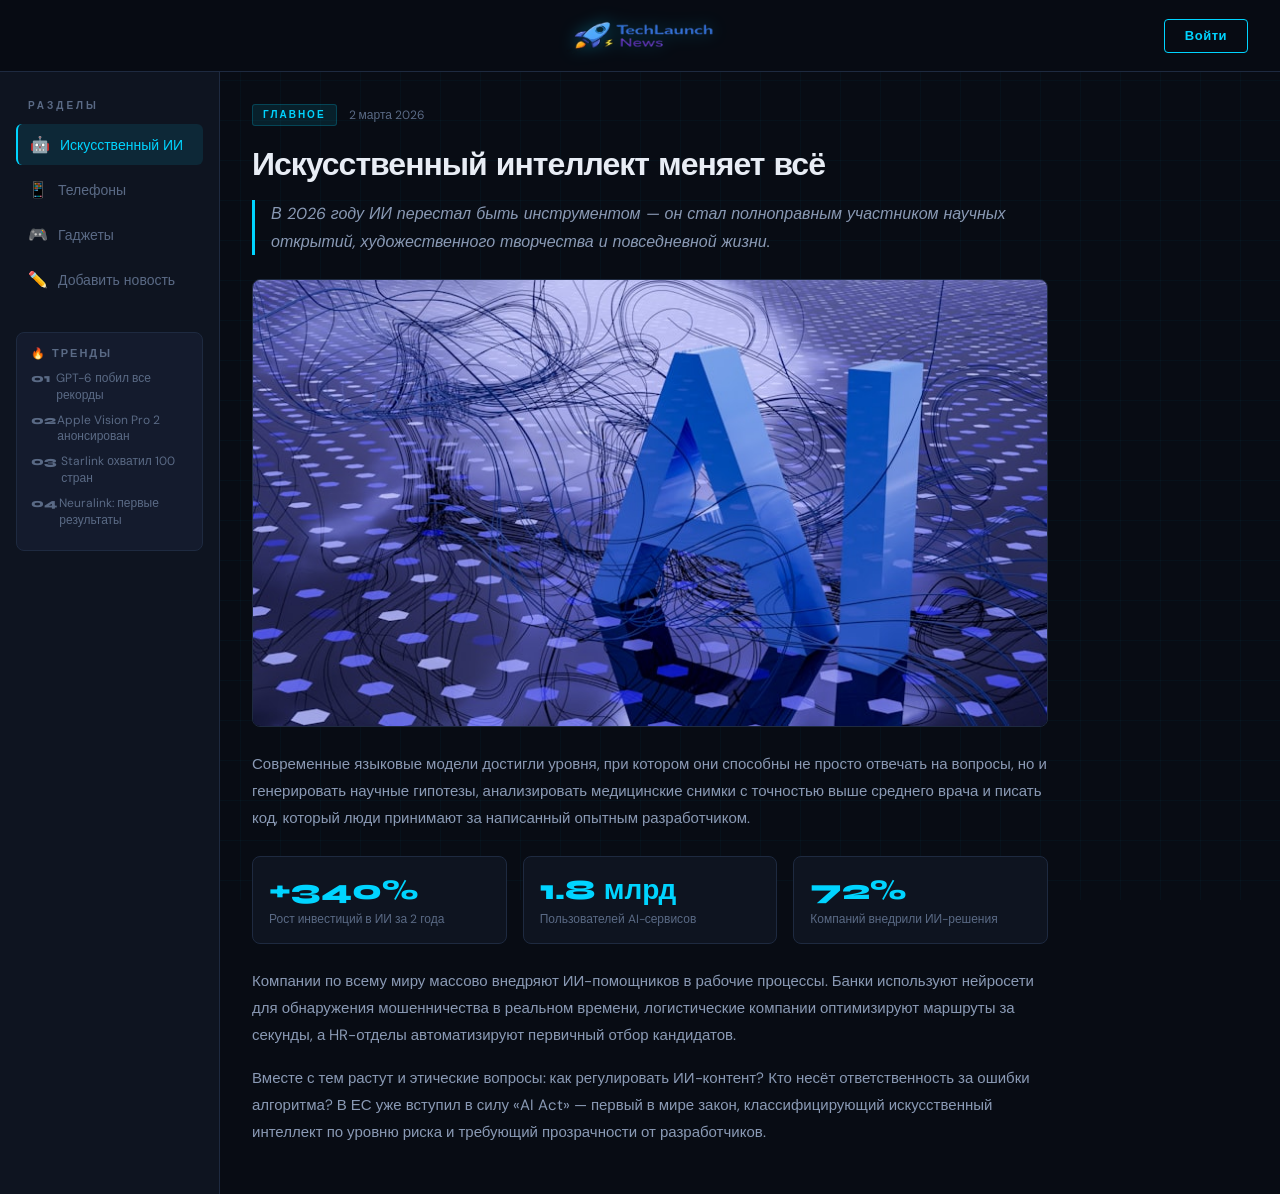
==== index.html @ 61f654ae "Add files via upload" ====
<!DOCTYPE html>
<html lang="ru">
<head>
    <meta charset="UTF-8">
    <meta name="viewport" content="width=device-width, initial-scale=1.0">
    <title>TechLaunch News</title>
    <link href="https://fonts.googleapis.com/css2?family=Syne:wght@400;600;700;800&family=DM+Sans:ital,wght@0,300;0,400;0,500;1,300&display=swap" rel="stylesheet">
    <link rel="stylesheet" href="style.css">
</head>
<body>

<header>
    <div></div>
    <div class="logo">
        <img src="res/лого.png"></div>
    <div class="header-right">
        <span id="userGreeting"></span>
        <button class="btn-login" id="btnLogin" onclick="openLogin()">Войти</button>
        <button class="btn-logout" id="btnLogout" onclick="logout()">Выйти</button>
    </div>
</header>

<div class="container">

    <aside class="sidebar">
        <div class="sidebar-label">Разделы</div>
        <nav>
            <button onclick="showSection('ai')" id="nav-ai" class="active">
                <span class="sidebar-icon">🤖</span> Искусственный ИИ
            </button>
            <button onclick="showSection('phones')" id="nav-phones">
                <span class="sidebar-icon">📱</span> Телефоны
            </button>
            <button onclick="showSection('gadgets')" id="nav-gadgets">
                <span class="sidebar-icon">🎮</span> Гаджеты
            </button>
            <button onclick="showSection('add')" id="nav-add">
                <span class="sidebar-icon">✏️</span> Добавить новость
            </button>
        </nav>

        <div class="trending-block">
            <h4>🔥 Тренды</h4>
            <div class="trending-item">
                <span class="trending-num">01</span>
                <span>GPT-6 побил все рекорды</span>
            </div>
            <div class="trending-item">
                <span class="trending-num">02</span>
                <span>Apple Vision Pro 2 анонсирован</span>
            </div>
            <div class="trending-item">
                <span class="trending-num">03</span>
                <span>Starlink охватил 100 стран</span>
            </div>
            <div class="trending-item">
                <span class="trending-num">04</span>
                <span>Neuralink: первые результаты</span>
            </div>
        </div>
    </aside>

    <main>

        <!-- ИИ -->
        <section id="ai" class="content active">
            <div class="article-meta">
                <span class="tag">Главное</span>
                <span class="article-date">2 марта 2026</span>
            </div>
            <h2>Искусственный интеллект меняет всё</h2>
            <p class="lead">В 2026 году ИИ перестал быть инструментом — он стал полноправным участником научных открытий, художественного творчества и повседневной жизни.</p>
            <img src="res/AI.jpg" alt="Искусственный интеллект">

            <p>Современные языковые модели достигли уровня, при котором они способны не просто отвечать на вопросы, но и генерировать научные гипотезы, анализировать медицинские снимки с точностью выше среднего врача и писать код, который люди принимают за написанный опытным разработчиком.</p>

            <div class="stats-row">
                <div class="stat-card">
                    <div class="num">+340%</div>
                    <div class="desc">Рост инвестиций в ИИ за 2 года</div>
                </div>
                <div class="stat-card">
                    <div class="num">1.8 млрд</div>
                    <div class="desc">Пользователей AI-сервисов</div>
                </div>
                <div class="stat-card">
                    <div class="num">72%</div>
                    <div class="desc">Компаний внедрили ИИ-решения</div>
                </div>
            </div>

            <p>Компании по всему миру массово внедряют ИИ-помощников в рабочие процессы. Банки используют нейросети для обнаружения мошенничества в реальном времени, логистические компании оптимизируют маршруты за секунды, а HR-отделы автоматизируют первичный отбор кандидатов.</p>

            <p>Вместе с тем растут и этические вопросы: как регулировать ИИ-контент? Кто несёт ответственность за ошибки алгоритма? В ЕС уже вступил в силу «AI Act» — первый в мире закон, классифицирующий искусственный интеллект по уровню риска и требующий прозрачности от разработчиков.</p>
        </section>

        <!-- Телефоны -->
        <section id="phones" class="content">
            <div class="article-meta">
                <span class="tag purple">Гаджеты</span>
                <span class="article-date">28 февраля 2026</span>
            </div>
            <h2>Смартфоны 2026: новая эра</h2>
            <p class="lead">Гибкие дисплеи, спутниковая связь и встроенный ИИ-процессор — флагманы этого года переосмысляют, каким должен быть телефон.</p>
            <img src="res/Смартфон.jpg" alt="Смартфоны 2026">

            <p>Samsung Galaxy Z Fold 7 и Huawei Mate X5 задали новый стандарт: экраны, способные складываться втрое, батареи на 7000 мАч с беспроводной зарядкой 120 Вт и камеры с оптическим зумом до 200x. Но главная революция — в программном обеспечении.</p>

            <div class="stats-row">
                <div class="stat-card">
                    <div class="num">200x</div>
                    <div class="desc">Оптический зум новых камер</div>
                </div>
                <div class="stat-card">
                    <div class="num">3 нм</div>
                    <div class="desc">Техпроцесс флагманских чипов</div>
                </div>
                <div class="stat-card">
                    <div class="num">7 дней</div>
                    <div class="desc">Автономность при экономном режиме</div>
                </div>
            </div>

            <p>Встроенные нейронные процессоры теперь позволяют запускать языковые модели прямо на устройстве без интернета. Переводчик в реальном времени, генерация текста, распознавание лиц — всё работает локально, без передачи данных на сервер.</p>

            <p>Apple ответила на это анонсом iPhone 18 Pro с революционным чипом M4 Mobile. Впервые в истории смартфон Apple получил 16 ГБ оперативной памяти и поддержку профессионального видеомонтажа в формате 8K прямо на устройстве.</p>
        </section>

        <!-- Гаджеты -->
        <section id="gadgets" class="content">
            <div class="article-meta">
                <span class="tag green">Технологии</span>
                <span class="article-date">25 февраля 2026</span>
            </div>
            <h2>Гаджеты, которые изменят вашу жизнь</h2>
            <p class="lead">Умные кольца, нейроинтерфейсы и AR-очки — устройства, которые ещё недавно казались фантастикой, теперь можно купить в магазине.</p>
            <img src="res/ring.jpg">
            <p>Samsung Galaxy Ring 2 собирает данные о здоровье круглосуточно: пульс, температура тела, уровень кислорода, качество сна и даже стресс по вариабельности сердечного ритма. Всё это анализирует ИИ и даёт персональные рекомендации прямо в приложении.</p>

            <div class="stats-row">
                <div class="stat-card">
                    <div class="num">30+</div>
                    <div class="desc">Биометрических показателей</div>
                </div>
                <div class="stat-card">
                    <div class="num">$3 490</div>
                    <div class="desc">Цена Apple Vision Pro 2</div>
                </div>
                <div class="stat-card">
                    <div class="num">120 г</div>
                    <div class="desc">Вес новых AR-очков Meta</div>
                </div>
            </div>

            <p>Meta представила Ray-Ban Smart Glasses 3-го поколения — очки весом всего 120 граммов с AR-дисплеем, встроенным ИИ-ассистентом и 12-часовой батареей. Теперь можно получать уведомления, делать фото и видеть подсказки навигации, не доставая телефон.</p>

            <p>Отдельного внимания заслуживают устройства для здоровья. Умные пластыри от Withings отслеживают уровень глюкозы в крови без уколов, а наушники Sony WH-1000XM7 теперь умеют адаптировать звук под акустику помещения в реальном времени.</p>
        </section>

        <!-- Добавить новость -->
        <section id="add" class="content">
            <div class="article-meta">
                <span class="tag">Редакция</span>
            </div>
            <h2>Добавить новость</h2>
            <p class="lead" style="margin-bottom: 28px;">Поделитесь интересной технологической новостью с сообществом. Войдите в аккаунт, чтобы опубликовать материал.</p>

            <div class="form-group">
                <label>Заголовок</label>
                <input type="text" id="title" placeholder="Например: Apple анонсировала новый MacBook...">
            </div>
            <div class="form-group">
                <label>Текст новости</label>
                <textarea id="text" placeholder="Подробное описание новости..."></textarea>
            </div>

            <button class="btn-publish" onclick="addPost()">Опубликовать</button>
            <span class="locked-hint" id="lockedHint">🔒 Требуется вход</span>

            <div id="userPosts"></div>
        </section>

    </main>
</div>

<!-- Модальное окно входа -->
<div id="loginModal" class="modal">
    <div class="modal-content">
        <button class="close-btn" onclick="closeLogin()">✕</button>
        <h2>Вход в аккаунт</h2>
        <p class="modal-sub">Введите любое имя и пароль для демонстрации</p>

        <div class="form-group">
            <label>Имя пользователя</label>
            <input type="text" id="username" placeholder="Ваше имя">
        </div>
        <div class="form-group">
            <label>Пароль</label>
            <input type="password" id="password" placeholder="••••••••" onkeydown="if(event.key==='Enter') login()">
        </div>

        <button class="btn-modal-login" onclick="login()">Войти</button>
        <p id="loginMessage"></p>
        <p class="demo-hint">Демо: введите любые данные (мин. 3 символа)</p>
    </div>
</div>

<script src="script.js"></script>

</body>
</html>
---- style.css ----
:root {
            --bg: #080c14;
            --surface: #0e1420;
            --surface2: #141b2d;
            --border: #1e2a40;
            --accent: #00d4ff;
            --accent2: #7c3aed;
            --text: #e8edf5;
            --muted: #5a6a85;
            --danger: #ff4466;
            --success: #00e5a0;
        }

        * { margin: 0; padding: 0; box-sizing: border-box; }

        body {
            font-family: 'DM Sans', sans-serif;
            background: var(--bg);
            color: var(--text);
            min-height: 100vh;
            overflow-x: hidden;
        }

        /* Animated grid background */
        body::before {
            content: '';
            position: fixed;
            inset: 0;
            background-image:
                linear-gradient(rgba(0,212,255,0.03) 1px, transparent 1px),
                linear-gradient(90deg, rgba(0,212,255,0.03) 1px, transparent 1px);
            background-size: 40px 40px;
            pointer-events: none;
            z-index: 0;
        }

        /* ─── HEADER ─── */
        header {
            display: grid;
            grid-template-columns: 1fr auto 1fr;
            align-items: center;
            padding: 0 32px;
            height: 72px;
            background: rgba(8,12,20,0.95);
            border-bottom: 1px solid var(--border);
            position: sticky;
            top: 0;
            z-index: 100;
            backdrop-filter: blur(12px);
        }

        .logo {
            display: flex;
            align-items: center;
            justify-content: center;
        }

        .logo img {
            /* limit size to avoid distortion and keep original proportions */
            max-height: 64px;
            max-width: 150px;
            width: auto;
            height: auto;
            object-fit: contain;
            filter: drop-shadow(0 0 8px rgba(0,212,255,0.3));
        }

        .header-right {
            display: flex;
            align-items: center;
            gap: 16px;
            justify-content: flex-end;
        }

        #userGreeting {
            font-size: 13px;
            color: var(--accent);
            font-weight: 500;
            display: none;
        }

        .btn-login {
            padding: 8px 20px;
            background: transparent;
            border: 1px solid var(--accent);
            color: var(--accent);
            font-family: 'Syne', sans-serif;
            font-size: 13px;
            font-weight: 600;
            letter-spacing: 0.5px;
            cursor: pointer;
            border-radius: 4px;
            transition: all 0.2s;
        }

        .btn-login:hover {
            background: var(--accent);
            color: var(--bg);
        }

        .btn-logout {
            padding: 8px 16px;
            background: transparent;
            border: 1px solid var(--border);
            color: var(--muted);
            font-family: 'DM Sans', sans-serif;
            font-size: 12px;
            cursor: pointer;
            border-radius: 4px;
            transition: all 0.2s;
            display: none;
        }

        .btn-logout:hover { border-color: var(--danger); color: var(--danger); }

        /* ─── LAYOUT ─── */
        .container {
            display: flex;
            position: relative;
            z-index: 1;
            min-height: calc(100vh - 64px);
        }

        /* ─── SIDEBAR ─── */
        aside.sidebar {
            width: 220px;
            background: var(--surface);
            border-right: 1px solid var(--border);
            padding: 28px 16px;
            flex-shrink: 0;
        }

        .sidebar-label {
            font-family: 'Syne', sans-serif;
            font-size: 10px;
            font-weight: 700;
            letter-spacing: 3px;
            color: var(--muted);
            text-transform: uppercase;
            padding: 0 12px;
            margin-bottom: 12px;
        }

        .sidebar nav {
            display: flex;
            flex-direction: column;
            gap: 4px;
            margin-bottom: 32px;
        }

        .sidebar button {
            width: 100%;
            padding: 10px 12px;
            background: transparent;
            border: none;
            color: var(--muted);
            font-family: 'DM Sans', sans-serif;
            font-size: 14px;
            cursor: pointer;
            border-radius: 6px;
            text-align: left;
            transition: all 0.15s;
            display: flex;
            align-items: center;
            gap: 10px;
        }

        .sidebar button:hover {
            background: var(--surface2);
            color: var(--text);
        }

        .sidebar button.active {
            background: rgba(0,212,255,0.1);
            color: var(--accent);
            border-left: 2px solid var(--accent);
        }

        .sidebar-icon { font-size: 16px; }

        /* Trending block in sidebar */
        .trending-block {
            background: var(--surface2);
            border: 1px solid var(--border);
            border-radius: 8px;
            padding: 14px;
        }

        .trending-block h4 {
            font-family: 'Syne', sans-serif;
            font-size: 11px;
            font-weight: 700;
            letter-spacing: 2px;
            color: var(--muted);
            text-transform: uppercase;
            margin-bottom: 10px;
        }

        .trending-item {
            display: flex;
            gap: 8px;
            align-items: flex-start;
            margin-bottom: 8px;
        }

        .trending-num {
            font-family: 'Syne', sans-serif;
            font-size: 11px;
            font-weight: 800;
            color: var(--accent);
            min-width: 16px;
        }

        .trending-item span {
            font-size: 12px;
            color: var(--muted);
            line-height: 1.4;
        }

        /* ─── MAIN ─── */
        main {
            flex: 1;
            padding: 32px;
            max-width: 860px;
        }

        .content { display: none; animation: fadeIn 0.3s ease; }
        .content.active { display: block; }

        @keyframes fadeIn {
            from { opacity: 0; transform: translateY(8px); }
            to { opacity: 1; transform: translateY(0); }
        }

        /* Article header */
        .article-meta {
            display: flex;
            align-items: center;
            gap: 12px;
            margin-bottom: 20px;
        }

        .tag {
            font-family: 'Syne', sans-serif;
            font-size: 10px;
            font-weight: 700;
            letter-spacing: 2px;
            text-transform: uppercase;
            padding: 4px 10px;
            border-radius: 3px;
            background: rgba(0,212,255,0.1);
            color: var(--accent);
            border: 1px solid rgba(0,212,255,0.2);
        }

        .tag.purple { background: rgba(124,58,237,0.15); color: #a78bfa; border-color: rgba(124,58,237,0.3); }
        .tag.green { background: rgba(0,229,160,0.1); color: var(--success); border-color: rgba(0,229,160,0.2); }

        .article-date { font-size: 12px; color: var(--muted); }

        .content h2 {
            font-family: 'Syne', sans-serif;
            font-size: 32px;
            font-weight: 800;
            letter-spacing: -1px;
            line-height: 1.2;
            margin-bottom: 16px;
            color: var(--text);
        }

        .content .lead {
            font-size: 16px;
            line-height: 1.7;
            color: #8a9ab5;
            margin-bottom: 24px;
            font-style: italic;
            border-left: 3px solid var(--accent);
            padding-left: 16px;
        }

        .content p {
            font-size: 15px;
            line-height: 1.8;
            color: #8a9ab5;
            margin-bottom: 16px;
        }

        .content img {
            width: 100%;
            max-width: 100%;
            border-radius: 8px;
            margin: 16px 0 24px;
            border: 1px solid var(--border);
            display: block;
        }

        /* Stats row */
        .stats-row {
            display: flex;
            gap: 16px;
            margin: 24px 0;
            flex-wrap: wrap;
        }

        .stat-card {
            flex: 1;
            min-width: 120px;
            background: var(--surface);
            border: 1px solid var(--border);
            border-radius: 8px;
            padding: 16px;
        }

        .stat-card .num {
            font-family: 'Syne', sans-serif;
            font-size: 28px;
            font-weight: 800;
            color: var(--accent);
        }

        .stat-card .desc {
            font-size: 12px;
            color: var(--muted);
            margin-top: 4px;
        }

        /* ─── ADD POST FORM ─── */
        #add h2 { margin-bottom: 8px; }

        .form-group { margin-bottom: 16px; }

        .form-group label {
            display: block;
            font-size: 11px;
            font-weight: 600;
            letter-spacing: 2px;
            text-transform: uppercase;
            color: var(--muted);
            margin-bottom: 6px;
        }

        .form-group input,
        .form-group textarea {
            width: 100%;
            padding: 12px 14px;
            background: var(--surface);
            border: 1px solid var(--border);
            border-radius: 6px;
            color: var(--text);
            font-family: 'DM Sans', sans-serif;
            font-size: 14px;
            outline: none;
            transition: border-color 0.2s;
        }

        .form-group input:focus,
        .form-group textarea:focus {
            border-color: var(--accent);
        }

        .form-group textarea { height: 120px; resize: vertical; }

        .btn-publish {
            padding: 12px 28px;
            background: linear-gradient(135deg, var(--accent), var(--accent2));
            border: none;
            border-radius: 6px;
            color: white;
            font-family: 'Syne', sans-serif;
            font-size: 14px;
            font-weight: 700;
            letter-spacing: 0.5px;
            cursor: pointer;
            transition: opacity 0.2s;
        }

        .btn-publish:hover { opacity: 0.85; }

        .locked-hint {
            display: inline-flex;
            align-items: center;
            gap: 6px;
            font-size: 13px;
            color: var(--muted);
            margin-left: 12px;
        }

        #userPosts { margin-top: 32px; }

        .user-post {
            background: var(--surface);
            border: 1px solid var(--border);
            border-radius: 8px;
            padding: 20px;
            margin-bottom: 12px;
            animation: fadeIn 0.3s ease;
        }

        .user-post h3 {
            font-family: 'Syne', sans-serif;
            font-size: 16px;
            font-weight: 700;
            margin-bottom: 8px;
            color: var(--text);
        }

        .user-post p { font-size: 14px; color: var(--muted); }

        .user-post-meta {
            font-size: 11px;
            color: var(--accent);
            margin-top: 8px;
            font-style: italic;
        }

        /* ─── MODAL ─── */
        .modal {
            display: none;
            position: fixed;
            inset: 0;
            background: rgba(0,0,0,0.75);
            z-index: 200;
            backdrop-filter: blur(4px);
            align-items: center;
            justify-content: center;
        }

        .modal.open { display: flex; }

        .modal-content {
            background: var(--surface);
            border: 1px solid var(--border);
            border-radius: 12px;
            padding: 36px;
            width: 360px;
            position: relative;
            animation: modalIn 0.25s ease;
        }

        @keyframes modalIn {
            from { opacity: 0; transform: scale(0.95) translateY(-10px); }
            to { opacity: 1; transform: scale(1) translateY(0); }
        }

        .modal-content h2 {
            font-family: 'Syne', sans-serif;
            font-size: 22px;
            font-weight: 800;
            margin-bottom: 6px;
        }

        .modal-content .modal-sub {
            font-size: 13px;
            color: var(--muted);
            margin-bottom: 24px;
        }

        .modal-content .form-group input {
            background: var(--bg);
        }

        .close-btn {
            position: absolute;
            top: 16px;
            right: 16px;
            background: none;
            border: none;
            color: var(--muted);
            font-size: 20px;
            cursor: pointer;
            line-height: 1;
            transition: color 0.15s;
        }

        .close-btn:hover { color: var(--text); }

        .btn-modal-login {
            width: 100%;
            padding: 13px;
            background: var(--accent);
            border: none;
            border-radius: 6px;
            color: var(--bg);
            font-family: 'Syne', sans-serif;
            font-size: 15px;
            font-weight: 800;
            letter-spacing: 0.5px;
            cursor: pointer;
            transition: opacity 0.2s;
            margin-top: 4px;
        }

        .btn-modal-login:hover { opacity: 0.85; }

        #loginMessage {
            margin-top: 12px;
            font-size: 13px;
            text-align: center;
            min-height: 18px;
        }

        .msg-success { color: var(--success); }
        .msg-error { color: var(--danger); }

        .demo-hint {
            font-size: 11px;
            color: var(--muted);
            text-align: center;
            margin-top: 12px;
        }

        /* ─── MOBILE ─── */
        @media (max-width: 768px) {
            .container { flex-direction: column; }
            aside.sidebar { width: 100%; padding: 12px; border-right: none; border-bottom: 1px solid var(--border); }
            aside.sidebar nav { flex-direction: row; flex-wrap: wrap; gap: 4px; }
            aside.sidebar button { width: auto; flex: 1; min-width: 90px; }
            .trending-block { display: none; }
            main { padding: 20px; }
        }
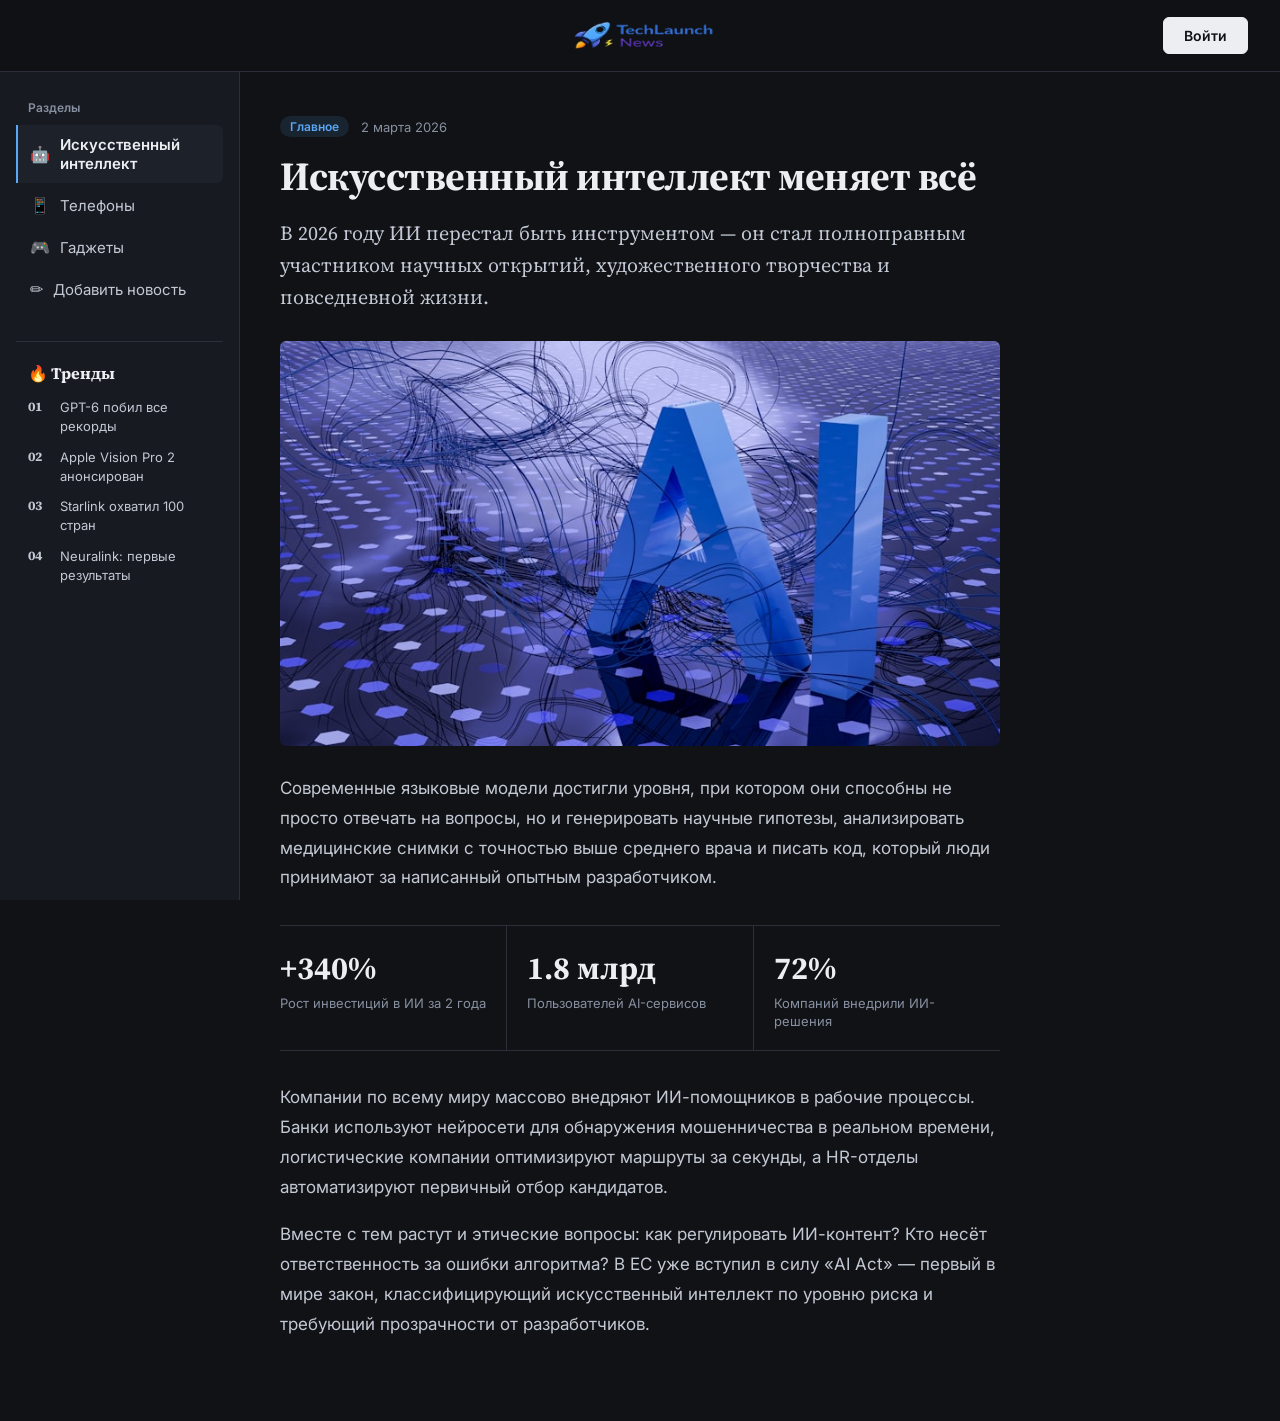
==== commit 1cf97eff: "Обновил стиль главной" ====
--- a/index.html
+++ b/index.html
@@ -1,214 +1,214 @@
-<!DOCTYPE html>
-<html lang="ru">
-<head>
-    <meta charset="UTF-8">
-    <meta name="viewport" content="width=device-width, initial-scale=1.0">
-    <title>TechLaunch News</title>
-    <link href="https://fonts.googleapis.com/css2?family=Syne:wght@400;600;700;800&family=DM+Sans:ital,wght@0,300;0,400;0,500;1,300&display=swap" rel="stylesheet">
-    <link rel="stylesheet" href="style.css">
-</head>
-<body>
-
-<header>
-    <div></div>
-    <div class="logo">
-        <img src="res/лого.png"></div>
-    <div class="header-right">
-        <span id="userGreeting"></span>
-        <button class="btn-login" id="btnLogin" onclick="openLogin()">Войти</button>
-        <button class="btn-logout" id="btnLogout" onclick="logout()">Выйти</button>
-    </div>
-</header>
-
-<div class="container">
-
-    <aside class="sidebar">
-        <div class="sidebar-label">Разделы</div>
-        <nav>
-            <button onclick="showSection('ai')" id="nav-ai" class="active">
-                <span class="sidebar-icon">🤖</span> Искусственный ИИ
-            </button>
-            <button onclick="showSection('phones')" id="nav-phones">
-                <span class="sidebar-icon">📱</span> Телефоны
-            </button>
-            <button onclick="showSection('gadgets')" id="nav-gadgets">
-                <span class="sidebar-icon">🎮</span> Гаджеты
-            </button>
-            <button onclick="showSection('add')" id="nav-add">
-                <span class="sidebar-icon">✏️</span> Добавить новость
-            </button>
-        </nav>
-
-        <div class="trending-block">
-            <h4>🔥 Тренды</h4>
-            <div class="trending-item">
-                <span class="trending-num">01</span>
-                <span>GPT-6 побил все рекорды</span>
-            </div>
-            <div class="trending-item">
-                <span class="trending-num">02</span>
-                <span>Apple Vision Pro 2 анонсирован</span>
-            </div>
-            <div class="trending-item">
-                <span class="trending-num">03</span>
-                <span>Starlink охватил 100 стран</span>
-            </div>
-            <div class="trending-item">
-                <span class="trending-num">04</span>
-                <span>Neuralink: первые результаты</span>
-            </div>
-        </div>
-    </aside>
-
-    <main>
-
-        <!-- ИИ -->
-        <section id="ai" class="content active">
-            <div class="article-meta">
-                <span class="tag">Главное</span>
-                <span class="article-date">2 марта 2026</span>
-            </div>
-            <h2>Искусственный интеллект меняет всё</h2>
-            <p class="lead">В 2026 году ИИ перестал быть инструментом — он стал полноправным участником научных открытий, художественного творчества и повседневной жизни.</p>
-            <img src="res/AI.jpg" alt="Искусственный интеллект">
-
-            <p>Современные языковые модели достигли уровня, при котором они способны не просто отвечать на вопросы, но и генерировать научные гипотезы, анализировать медицинские снимки с точностью выше среднего врача и писать код, который люди принимают за написанный опытным разработчиком.</p>
-
-            <div class="stats-row">
-                <div class="stat-card">
-                    <div class="num">+340%</div>
-                    <div class="desc">Рост инвестиций в ИИ за 2 года</div>
-                </div>
-                <div class="stat-card">
-                    <div class="num">1.8 млрд</div>
-                    <div class="desc">Пользователей AI-сервисов</div>
-                </div>
-                <div class="stat-card">
-                    <div class="num">72%</div>
-                    <div class="desc">Компаний внедрили ИИ-решения</div>
-                </div>
-            </div>
-
-            <p>Компании по всему миру массово внедряют ИИ-помощников в рабочие процессы. Банки используют нейросети для обнаружения мошенничества в реальном времени, логистические компании оптимизируют маршруты за секунды, а HR-отделы автоматизируют первичный отбор кандидатов.</p>
-
-            <p>Вместе с тем растут и этические вопросы: как регулировать ИИ-контент? Кто несёт ответственность за ошибки алгоритма? В ЕС уже вступил в силу «AI Act» — первый в мире закон, классифицирующий искусственный интеллект по уровню риска и требующий прозрачности от разработчиков.</p>
-        </section>
-
-        <!-- Телефоны -->
-        <section id="phones" class="content">
-            <div class="article-meta">
-                <span class="tag purple">Гаджеты</span>
-                <span class="article-date">28 февраля 2026</span>
-            </div>
-            <h2>Смартфоны 2026: новая эра</h2>
-            <p class="lead">Гибкие дисплеи, спутниковая связь и встроенный ИИ-процессор — флагманы этого года переосмысляют, каким должен быть телефон.</p>
-            <img src="res/Смартфон.jpg" alt="Смартфоны 2026">
-
-            <p>Samsung Galaxy Z Fold 7 и Huawei Mate X5 задали новый стандарт: экраны, способные складываться втрое, батареи на 7000 мАч с беспроводной зарядкой 120 Вт и камеры с оптическим зумом до 200x. Но главная революция — в программном обеспечении.</p>
-
-            <div class="stats-row">
-                <div class="stat-card">
-                    <div class="num">200x</div>
-                    <div class="desc">Оптический зум новых камер</div>
-                </div>
-                <div class="stat-card">
-                    <div class="num">3 нм</div>
-                    <div class="desc">Техпроцесс флагманских чипов</div>
-                </div>
-                <div class="stat-card">
-                    <div class="num">7 дней</div>
-                    <div class="desc">Автономность при экономном режиме</div>
-                </div>
-            </div>
-
-            <p>Встроенные нейронные процессоры теперь позволяют запускать языковые модели прямо на устройстве без интернета. Переводчик в реальном времени, генерация текста, распознавание лиц — всё работает локально, без передачи данных на сервер.</p>
-
-            <p>Apple ответила на это анонсом iPhone 18 Pro с революционным чипом M4 Mobile. Впервые в истории смартфон Apple получил 16 ГБ оперативной памяти и поддержку профессионального видеомонтажа в формате 8K прямо на устройстве.</p>
-        </section>
-
-        <!-- Гаджеты -->
-        <section id="gadgets" class="content">
-            <div class="article-meta">
-                <span class="tag green">Технологии</span>
-                <span class="article-date">25 февраля 2026</span>
-            </div>
-            <h2>Гаджеты, которые изменят вашу жизнь</h2>
-            <p class="lead">Умные кольца, нейроинтерфейсы и AR-очки — устройства, которые ещё недавно казались фантастикой, теперь можно купить в магазине.</p>
-            <img src="res/ring.jpg">
-            <p>Samsung Galaxy Ring 2 собирает данные о здоровье круглосуточно: пульс, температура тела, уровень кислорода, качество сна и даже стресс по вариабельности сердечного ритма. Всё это анализирует ИИ и даёт персональные рекомендации прямо в приложении.</p>
-
-            <div class="stats-row">
-                <div class="stat-card">
-                    <div class="num">30+</div>
-                    <div class="desc">Биометрических показателей</div>
-                </div>
-                <div class="stat-card">
-                    <div class="num">$3 490</div>
-                    <div class="desc">Цена Apple Vision Pro 2</div>
-                </div>
-                <div class="stat-card">
-                    <div class="num">120 г</div>
-                    <div class="desc">Вес новых AR-очков Meta</div>
-                </div>
-            </div>
-
-            <p>Meta представила Ray-Ban Smart Glasses 3-го поколения — очки весом всего 120 граммов с AR-дисплеем, встроенным ИИ-ассистентом и 12-часовой батареей. Теперь можно получать уведомления, делать фото и видеть подсказки навигации, не доставая телефон.</p>
-
-            <p>Отдельного внимания заслуживают устройства для здоровья. Умные пластыри от Withings отслеживают уровень глюкозы в крови без уколов, а наушники Sony WH-1000XM7 теперь умеют адаптировать звук под акустику помещения в реальном времени.</p>
-        </section>
-
-        <!-- Добавить новость -->
-        <section id="add" class="content">
-            <div class="article-meta">
-                <span class="tag">Редакция</span>
-            </div>
-            <h2>Добавить новость</h2>
-            <p class="lead" style="margin-bottom: 28px;">Поделитесь интересной технологической новостью с сообществом. Войдите в аккаунт, чтобы опубликовать материал.</p>
-
-            <div class="form-group">
-                <label>Заголовок</label>
-                <input type="text" id="title" placeholder="Например: Apple анонсировала новый MacBook...">
-            </div>
-            <div class="form-group">
-                <label>Текст новости</label>
-                <textarea id="text" placeholder="Подробное описание новости..."></textarea>
-            </div>
-
-            <button class="btn-publish" onclick="addPost()">Опубликовать</button>
-            <span class="locked-hint" id="lockedHint">🔒 Требуется вход</span>
-
-            <div id="userPosts"></div>
-        </section>
-
-    </main>
-</div>
-
-<!-- Модальное окно входа -->
-<div id="loginModal" class="modal">
-    <div class="modal-content">
-        <button class="close-btn" onclick="closeLogin()">✕</button>
-        <h2>Вход в аккаунт</h2>
-        <p class="modal-sub">Введите любое имя и пароль для демонстрации</p>
-
-        <div class="form-group">
-            <label>Имя пользователя</label>
-            <input type="text" id="username" placeholder="Ваше имя">
-        </div>
-        <div class="form-group">
-            <label>Пароль</label>
-            <input type="password" id="password" placeholder="••••••••" onkeydown="if(event.key==='Enter') login()">
-        </div>
-
-        <button class="btn-modal-login" onclick="login()">Войти</button>
-        <p id="loginMessage"></p>
-        <p class="demo-hint">Демо: введите любые данные (мин. 3 символа)</p>
-    </div>
-</div>
-
-<script src="script.js"></script>
-
-</body>
-</html>
-
-
-
+<!DOCTYPE html>
+<html lang="ru">
+<head>
+    <meta charset="UTF-8">
+    <meta name="viewport" content="width=device-width, initial-scale=1.0">
+    <title>TechLaunch News</title>
+    <link href="https://fonts.googleapis.com/css2?family=Inter:wght@400;500;600&family=Source+Serif+4:opsz,wght@8..60,600;8..60,700&display=swap&subset=cyrillic" rel="stylesheet">  <!-- ← изменено -->
+    <link rel="stylesheet" href="style.css">
+</head>
+<body>
+
+<header>
+    <div></div>
+    <div class="logo">
+        <img src="res/лого.png" alt="TechLaunch News"></div>  <!-- ← изменено -->
+    <div class="header-right">
+        <span id="userGreeting"></span>
+        <button class="btn-login" id="btnLogin" onclick="openLogin()">Войти</button>
+        <button class="btn-logout" id="btnLogout" onclick="logout()">Выйти</button>
+    </div>
+</header>
+
+<div class="container">
+
+    <aside class="sidebar">
+        <div class="sidebar-label">Разделы</div>
+        <nav>
+            <button onclick="showSection('ai')" id="nav-ai" class="active">
+                <span class="sidebar-icon">🤖</span> Искусственный интеллект  <!-- ← изменено -->
+            </button>
+            <button onclick="showSection('phones')" id="nav-phones">
+                <span class="sidebar-icon">📱</span> Телефоны
+            </button>
+            <button onclick="showSection('gadgets')" id="nav-gadgets">
+                <span class="sidebar-icon">🎮</span> Гаджеты
+            </button>
+            <button onclick="showSection('add')" id="nav-add">
+                <span class="sidebar-icon">✏️</span> Добавить новость
+            </button>
+        </nav>
+
+        <div class="trending-block">
+            <h4>🔥 Тренды</h4>
+            <div class="trending-item">
+                <span class="trending-num">01</span>
+                <span>GPT-6 побил все рекорды</span>
+            </div>
+            <div class="trending-item">
+                <span class="trending-num">02</span>
+                <span>Apple Vision Pro 2 анонсирован</span>
+            </div>
+            <div class="trending-item">
+                <span class="trending-num">03</span>
+                <span>Starlink охватил 100 стран</span>
+            </div>
+            <div class="trending-item">
+                <span class="trending-num">04</span>
+                <span>Neuralink: первые результаты</span>
+            </div>
+        </div>
+    </aside>
+
+    <main>
+
+        <!-- ИИ -->
+        <section id="ai" class="content active">
+            <div class="article-meta">
+                <span class="tag">Главное</span>
+                <span class="article-date">2 марта 2026</span>
+            </div>
+            <h2>Искусственный интеллект меняет всё</h2>
+            <p class="lead">В 2026 году ИИ перестал быть инструментом — он стал полноправным участником научных открытий, художественного творчества и повседневной жизни.</p>
+            <img src="res/AI.jpg" alt="Искусственный интеллект">
+
+            <p>Современные языковые модели достигли уровня, при котором они способны не просто отвечать на вопросы, но и генерировать научные гипотезы, анализировать медицинские снимки с точностью выше среднего врача и писать код, который люди принимают за написанный опытным разработчиком.</p>
+
+            <div class="stats-row">
+                <div class="stat-card">
+                    <div class="num">+340%</div>
+                    <div class="desc">Рост инвестиций в ИИ за 2 года</div>
+                </div>
+                <div class="stat-card">
+                    <div class="num">1.8 млрд</div>
+                    <div class="desc">Пользователей AI-сервисов</div>
+                </div>
+                <div class="stat-card">
+                    <div class="num">72%</div>
+                    <div class="desc">Компаний внедрили ИИ-решения</div>
+                </div>
+            </div>
+
+            <p>Компании по всему миру массово внедряют ИИ-помощников в рабочие процессы. Банки используют нейросети для обнаружения мошенничества в реальном времени, логистические компании оптимизируют маршруты за секунды, а HR-отделы автоматизируют первичный отбор кандидатов.</p>
+
+            <p>Вместе с тем растут и этические вопросы: как регулировать ИИ-контент? Кто несёт ответственность за ошибки алгоритма? В ЕС уже вступил в силу «AI Act» — первый в мире закон, классифицирующий искусственный интеллект по уровню риска и требующий прозрачности от разработчиков.</p>
+        </section>
+
+        <!-- Телефоны -->
+        <section id="phones" class="content">
+            <div class="article-meta">
+                <span class="tag purple">Гаджеты</span>
+                <span class="article-date">28 февраля 2026</span>
+            </div>
+            <h2>Смартфоны 2026: новая эра</h2>
+            <p class="lead">Гибкие дисплеи, спутниковая связь и встроенный ИИ-процессор — флагманы этого года переосмысляют, каким должен быть телефон.</p>
+            <img src="res/Смартфон.jpg" alt="Смартфоны 2026">
+
+            <p>Samsung Galaxy Z Fold 7 и Huawei Mate X5 задали новый стандарт: экраны, способные складываться втрое, батареи на 7000 мАч с беспроводной зарядкой 120 Вт и камеры с оптическим зумом до 200x. Но главная революция — в программном обеспечении.</p>
+
+            <div class="stats-row">
+                <div class="stat-card">
+                    <div class="num">200x</div>
+                    <div class="desc">Оптический зум новых камер</div>
+                </div>
+                <div class="stat-card">
+                    <div class="num">3 нм</div>
+                    <div class="desc">Техпроцесс флагманских чипов</div>
+                </div>
+                <div class="stat-card">
+                    <div class="num">7 дней</div>
+                    <div class="desc">Автономность при экономном режиме</div>
+                </div>
+            </div>
+
+            <p>Встроенные нейронные процессоры теперь позволяют запускать языковые модели прямо на устройстве без интернета. Переводчик в реальном времени, генерация текста, распознавание лиц — всё работает локально, без передачи данных на сервер.</p>
+
+            <p>Apple ответила на это анонсом iPhone 18 Pro с революционным чипом M4 Mobile. Впервые в истории смартфон Apple получил 16 ГБ оперативной памяти и поддержку профессионального видеомонтажа в формате 8K прямо на устройстве.</p>
+        </section>
+
+        <!-- Гаджеты -->
+        <section id="gadgets" class="content">
+            <div class="article-meta">
+                <span class="tag green">Технологии</span>
+                <span class="article-date">25 февраля 2026</span>
+            </div>
+            <h2>Гаджеты, которые изменят вашу жизнь</h2>
+            <p class="lead">Умные кольца, нейроинтерфейсы и AR-очки — устройства, которые ещё недавно казались фантастикой, теперь можно купить в магазине.</p>
+            <img src="res/ring.jpg" alt="Умное кольцо">  <!-- ← изменено -->
+            <p>Samsung Galaxy Ring 2 собирает данные о здоровье круглосуточно: пульс, температура тела, уровень кислорода, качество сна и даже стресс по вариабельности сердечного ритма. Всё это анализирует ИИ и даёт персональные рекомендации прямо в приложении.</p>
+
+            <div class="stats-row">
+                <div class="stat-card">
+                    <div class="num">30+</div>
+                    <div class="desc">Биометрических показателей</div>
+                </div>
+                <div class="stat-card">
+                    <div class="num">$3 490</div>
+                    <div class="desc">Цена Apple Vision Pro 2</div>
+                </div>
+                <div class="stat-card">
+                    <div class="num">120 г</div>
+                    <div class="desc">Вес новых AR-очков Meta</div>
+                </div>
+            </div>
+
+            <p>Meta представила Ray-Ban Smart Glasses 3-го поколения — очки весом всего 120 граммов с AR-дисплеем, встроенным ИИ-ассистентом и 12-часовой батареей. Теперь можно получать уведомления, делать фото и видеть подсказки навигации, не доставая телефон.</p>
+
+            <p>Отдельного внимания заслуживают устройства для здоровья. Умные пластыри от Withings отслеживают уровень глюкозы в крови без уколов, а наушники Sony WH-1000XM7 теперь умеют адаптировать звук под акустику помещения в реальном времени.</p>
+        </section>
+
+        <!-- Добавить новость -->
+        <section id="add" class="content">
+            <div class="article-meta">
+                <span class="tag">Редакция</span>
+            </div>
+            <h2>Добавить новость</h2>
+            <p class="lead" style="margin-bottom: 28px;">Поделитесь интересной технологической новостью с сообществом. Войдите в аккаунт, чтобы опубликовать материал.</p>
+
+            <div class="form-group">
+                <label>Заголовок</label>
+                <input type="text" id="title" placeholder="Например: Apple анонсировала новый MacBook...">
+            </div>
+            <div class="form-group">
+                <label>Текст новости</label>
+                <textarea id="text" placeholder="Подробное описание новости..."></textarea>
+            </div>
+
+            <button class="btn-publish" onclick="addPost()">Опубликовать</button>
+            <span class="locked-hint" id="lockedHint">🔒 Требуется вход</span>
+
+            <div id="userPosts"></div>
+        </section>
+
+    </main>
+</div>
+
+<!-- Модальное окно входа -->
+<div id="loginModal" class="modal">
+    <div class="modal-content">
+        <button class="close-btn" onclick="closeLogin()">✕</button>
+        <h2>Вход в аккаунт</h2>
+        <p class="modal-sub">Введите любое имя и пароль для демонстрации</p>
+
+        <div class="form-group">
+            <label>Имя пользователя</label>
+            <input type="text" id="username" placeholder="Ваше имя">
+        </div>
+        <div class="form-group">
+            <label>Пароль</label>
+            <input type="password" id="password" placeholder="••••••••" onkeydown="if(event.key==='Enter') login()">
+        </div>
+
+        <button class="btn-modal-login" onclick="login()">Войти</button>
+        <p id="loginMessage"></p>
+        <p class="demo-hint">Демо: введите любые данные (мин. 3 символа)</p>
+    </div>
+</div>
+
+<script src="script.js"></script>
+
+</body>
+</html>
+
+
+
--- a/style.css
+++ b/style.css
@@ -1,520 +1,511 @@
- :root {
-            --bg: #080c14;
-            --surface: #0e1420;
-            --surface2: #141b2d;
-            --border: #1e2a40;
-            --accent: #00d4ff;
-            --accent2: #7c3aed;
-            --text: #e8edf5;
-            --muted: #5a6a85;
-            --danger: #ff4466;
-            --success: #00e5a0;
-        }
-
-        * { margin: 0; padding: 0; box-sizing: border-box; }
-
-        body {
-            font-family: 'DM Sans', sans-serif;
-            background: var(--bg);
-            color: var(--text);
-            min-height: 100vh;
-            overflow-x: hidden;
-        }
-
-        /* Animated grid background */
-        body::before {
-            content: '';
-            position: fixed;
-            inset: 0;
-            background-image:
-                linear-gradient(rgba(0,212,255,0.03) 1px, transparent 1px),
-                linear-gradient(90deg, rgba(0,212,255,0.03) 1px, transparent 1px);
-            background-size: 40px 40px;
-            pointer-events: none;
-            z-index: 0;
-        }
-
-        /* ─── HEADER ─── */
-        header {
-            display: grid;
-            grid-template-columns: 1fr auto 1fr;
-            align-items: center;
-            padding: 0 32px;
-            height: 72px;
-            background: rgba(8,12,20,0.95);
-            border-bottom: 1px solid var(--border);
-            position: sticky;
-            top: 0;
-            z-index: 100;
-            backdrop-filter: blur(12px);
-        }
-
-        .logo {
-            display: flex;
-            align-items: center;
-            justify-content: center;
-        }
-
-        .logo img {
-            /* limit size to avoid distortion and keep original proportions */
-            max-height: 64px;
-            max-width: 150px;
-            width: auto;
-            height: auto;
-            object-fit: contain;
-            filter: drop-shadow(0 0 8px rgba(0,212,255,0.3));
-        }
-
-        .header-right {
-            display: flex;
-            align-items: center;
-            gap: 16px;
-            justify-content: flex-end;
-        }
-
-        #userGreeting {
-            font-size: 13px;
-            color: var(--accent);
-            font-weight: 500;
-            display: none;
-        }
-
-        .btn-login {
-            padding: 8px 20px;
-            background: transparent;
-            border: 1px solid var(--accent);
-            color: var(--accent);
-            font-family: 'Syne', sans-serif;
-            font-size: 13px;
-            font-weight: 600;
-            letter-spacing: 0.5px;
-            cursor: pointer;
-            border-radius: 4px;
-            transition: all 0.2s;
-        }
-
-        .btn-login:hover {
-            background: var(--accent);
-            color: var(--bg);
-        }
-
-        .btn-logout {
-            padding: 8px 16px;
-            background: transparent;
-            border: 1px solid var(--border);
-            color: var(--muted);
-            font-family: 'DM Sans', sans-serif;
-            font-size: 12px;
-            cursor: pointer;
-            border-radius: 4px;
-            transition: all 0.2s;
-            display: none;
-        }
-
-        .btn-logout:hover { border-color: var(--danger); color: var(--danger); }
-
-        /* ─── LAYOUT ─── */
-        .container {
-            display: flex;
-            position: relative;
-            z-index: 1;
-            min-height: calc(100vh - 64px);
-        }
-
-        /* ─── SIDEBAR ─── */
-        aside.sidebar {
-            width: 220px;
-            background: var(--surface);
-            border-right: 1px solid var(--border);
-            padding: 28px 16px;
-            flex-shrink: 0;
-        }
-
-        .sidebar-label {
-            font-family: 'Syne', sans-serif;
-            font-size: 10px;
-            font-weight: 700;
-            letter-spacing: 3px;
-            color: var(--muted);
-            text-transform: uppercase;
-            padding: 0 12px;
-            margin-bottom: 12px;
-        }
-
-        .sidebar nav {
-            display: flex;
-            flex-direction: column;
-            gap: 4px;
-            margin-bottom: 32px;
-        }
-
-        .sidebar button {
-            width: 100%;
-            padding: 10px 12px;
-            background: transparent;
-            border: none;
-            color: var(--muted);
-            font-family: 'DM Sans', sans-serif;
-            font-size: 14px;
-            cursor: pointer;
-            border-radius: 6px;
-            text-align: left;
-            transition: all 0.15s;
-            display: flex;
-            align-items: center;
-            gap: 10px;
-        }
-
-        .sidebar button:hover {
-            background: var(--surface2);
-            color: var(--text);
-        }
-
-        .sidebar button.active {
-            background: rgba(0,212,255,0.1);
-            color: var(--accent);
-            border-left: 2px solid var(--accent);
-        }
-
-        .sidebar-icon { font-size: 16px; }
-
-        /* Trending block in sidebar */
-        .trending-block {
-            background: var(--surface2);
-            border: 1px solid var(--border);
-            border-radius: 8px;
-            padding: 14px;
-        }
-
-        .trending-block h4 {
-            font-family: 'Syne', sans-serif;
-            font-size: 11px;
-            font-weight: 700;
-            letter-spacing: 2px;
-            color: var(--muted);
-            text-transform: uppercase;
-            margin-bottom: 10px;
-        }
-
-        .trending-item {
-            display: flex;
-            gap: 8px;
-            align-items: flex-start;
-            margin-bottom: 8px;
-        }
-
-        .trending-num {
-            font-family: 'Syne', sans-serif;
-            font-size: 11px;
-            font-weight: 800;
-            color: var(--accent);
-            min-width: 16px;
-        }
-
-        .trending-item span {
-            font-size: 12px;
-            color: var(--muted);
-            line-height: 1.4;
-        }
-
-        /* ─── MAIN ─── */
-        main {
-            flex: 1;
-            padding: 32px;
-            max-width: 860px;
-        }
-
-        .content { display: none; animation: fadeIn 0.3s ease; }
-        .content.active { display: block; }
-
-        @keyframes fadeIn {
-            from { opacity: 0; transform: translateY(8px); }
-            to { opacity: 1; transform: translateY(0); }
-        }
-
-        /* Article header */
-        .article-meta {
-            display: flex;
-            align-items: center;
-            gap: 12px;
-            margin-bottom: 20px;
-        }
-
-        .tag {
-            font-family: 'Syne', sans-serif;
-            font-size: 10px;
-            font-weight: 700;
-            letter-spacing: 2px;
-            text-transform: uppercase;
-            padding: 4px 10px;
-            border-radius: 3px;
-            background: rgba(0,212,255,0.1);
-            color: var(--accent);
-            border: 1px solid rgba(0,212,255,0.2);
-        }
-
-        .tag.purple { background: rgba(124,58,237,0.15); color: #a78bfa; border-color: rgba(124,58,237,0.3); }
-        .tag.green { background: rgba(0,229,160,0.1); color: var(--success); border-color: rgba(0,229,160,0.2); }
-
-        .article-date { font-size: 12px; color: var(--muted); }
-
-        .content h2 {
-            font-family: 'Syne', sans-serif;
-            font-size: 32px;
-            font-weight: 800;
-            letter-spacing: -1px;
-            line-height: 1.2;
-            margin-bottom: 16px;
-            color: var(--text);
-        }
-
-        .content .lead {
-            font-size: 16px;
-            line-height: 1.7;
-            color: #8a9ab5;
-            margin-bottom: 24px;
-            font-style: italic;
-            border-left: 3px solid var(--accent);
-            padding-left: 16px;
-        }
-
-        .content p {
-            font-size: 15px;
-            line-height: 1.8;
-            color: #8a9ab5;
-            margin-bottom: 16px;
-        }
-
-        .content img {
-            width: 100%;
-            max-width: 100%;
-            border-radius: 8px;
-            margin: 16px 0 24px;
-            border: 1px solid var(--border);
-            display: block;
-        }
-
-        /* Stats row */
-        .stats-row {
-            display: flex;
-            gap: 16px;
-            margin: 24px 0;
-            flex-wrap: wrap;
-        }
-
-        .stat-card {
-            flex: 1;
-            min-width: 120px;
-            background: var(--surface);
-            border: 1px solid var(--border);
-            border-radius: 8px;
-            padding: 16px;
-        }
-
-        .stat-card .num {
-            font-family: 'Syne', sans-serif;
-            font-size: 28px;
-            font-weight: 800;
-            color: var(--accent);
-        }
-
-        .stat-card .desc {
-            font-size: 12px;
-            color: var(--muted);
-            margin-top: 4px;
-        }
-
-        /* ─── ADD POST FORM ─── */
-        #add h2 { margin-bottom: 8px; }
-
-        .form-group { margin-bottom: 16px; }
-
-        .form-group label {
-            display: block;
-            font-size: 11px;
-            font-weight: 600;
-            letter-spacing: 2px;
-            text-transform: uppercase;
-            color: var(--muted);
-            margin-bottom: 6px;
-        }
-
-        .form-group input,
-        .form-group textarea {
-            width: 100%;
-            padding: 12px 14px;
-            background: var(--surface);
-            border: 1px solid var(--border);
-            border-radius: 6px;
-            color: var(--text);
-            font-family: 'DM Sans', sans-serif;
-            font-size: 14px;
-            outline: none;
-            transition: border-color 0.2s;
-        }
-
-        .form-group input:focus,
-        .form-group textarea:focus {
-            border-color: var(--accent);
-        }
-
-        .form-group textarea { height: 120px; resize: vertical; }
-
-        .btn-publish {
-            padding: 12px 28px;
-            background: linear-gradient(135deg, var(--accent), var(--accent2));
-            border: none;
-            border-radius: 6px;
-            color: white;
-            font-family: 'Syne', sans-serif;
-            font-size: 14px;
-            font-weight: 700;
-            letter-spacing: 0.5px;
-            cursor: pointer;
-            transition: opacity 0.2s;
-        }
-
-        .btn-publish:hover { opacity: 0.85; }
-
-        .locked-hint {
-            display: inline-flex;
-            align-items: center;
-            gap: 6px;
-            font-size: 13px;
-            color: var(--muted);
-            margin-left: 12px;
-        }
-
-        #userPosts { margin-top: 32px; }
-
-        .user-post {
-            background: var(--surface);
-            border: 1px solid var(--border);
-            border-radius: 8px;
-            padding: 20px;
-            margin-bottom: 12px;
-            animation: fadeIn 0.3s ease;
-        }
-
-        .user-post h3 {
-            font-family: 'Syne', sans-serif;
-            font-size: 16px;
-            font-weight: 700;
-            margin-bottom: 8px;
-            color: var(--text);
-        }
-
-        .user-post p { font-size: 14px; color: var(--muted); }
-
-        .user-post-meta {
-            font-size: 11px;
-            color: var(--accent);
-            margin-top: 8px;
-            font-style: italic;
-        }
-
-        /* ─── MODAL ─── */
-        .modal {
-            display: none;
-            position: fixed;
-            inset: 0;
-            background: rgba(0,0,0,0.75);
-            z-index: 200;
-            backdrop-filter: blur(4px);
-            align-items: center;
-            justify-content: center;
-        }
-
-        .modal.open { display: flex; }
-
-        .modal-content {
-            background: var(--surface);
-            border: 1px solid var(--border);
-            border-radius: 12px;
-            padding: 36px;
-            width: 360px;
-            position: relative;
-            animation: modalIn 0.25s ease;
-        }
-
-        @keyframes modalIn {
-            from { opacity: 0; transform: scale(0.95) translateY(-10px); }
-            to { opacity: 1; transform: scale(1) translateY(0); }
-        }
-
-        .modal-content h2 {
-            font-family: 'Syne', sans-serif;
-            font-size: 22px;
-            font-weight: 800;
-            margin-bottom: 6px;
-        }
-
-        .modal-content .modal-sub {
-            font-size: 13px;
-            color: var(--muted);
-            margin-bottom: 24px;
-        }
-
-        .modal-content .form-group input {
-            background: var(--bg);
-        }
-
-        .close-btn {
-            position: absolute;
-            top: 16px;
-            right: 16px;
-            background: none;
-            border: none;
-            color: var(--muted);
-            font-size: 20px;
-            cursor: pointer;
-            line-height: 1;
-            transition: color 0.15s;
-        }
-
-        .close-btn:hover { color: var(--text); }
-
-        .btn-modal-login {
-            width: 100%;
-            padding: 13px;
-            background: var(--accent);
-            border: none;
-            border-radius: 6px;
-            color: var(--bg);
-            font-family: 'Syne', sans-serif;
-            font-size: 15px;
-            font-weight: 800;
-            letter-spacing: 0.5px;
-            cursor: pointer;
-            transition: opacity 0.2s;
-            margin-top: 4px;
-        }
-
-        .btn-modal-login:hover { opacity: 0.85; }
-
-        #loginMessage {
-            margin-top: 12px;
-            font-size: 13px;
-            text-align: center;
-            min-height: 18px;
-        }
-
-        .msg-success { color: var(--success); }
-        .msg-error { color: var(--danger); }
-
-        .demo-hint {
-            font-size: 11px;
-            color: var(--muted);
-            text-align: center;
-            margin-top: 12px;
-        }
-
-        /* ─── MOBILE ─── */
-        @media (max-width: 768px) {
-            .container { flex-direction: column; }
-            aside.sidebar { width: 100%; padding: 12px; border-right: none; border-bottom: 1px solid var(--border); }
-            aside.sidebar nav { flex-direction: row; flex-wrap: wrap; gap: 4px; }
-            aside.sidebar button { width: auto; flex: 1; min-width: 90px; }
-            .trending-block { display: none; }
-            main { padding: 20px; }
-        }+ :root {
+            --bg: #101216;  /* ← изменено */
+            --surface: #171a20;  /* ← изменено */
+            --surface2: #1d212a;  /* ← изменено */
+            --border: #2a2f3a;  /* ← изменено */
+            --accent: #5aa7f5;  /* ← изменено */
+            --accent2: #7c3aed;
+            --text: #eceef2;  /* ← изменено */
+            --text-soft: #c3c9d4;  /* ← изменено */
+            --muted: #8790a0;  /* ← изменено */
+            --danger: #ff5c70;  /* ← изменено */
+            --success: #4cc790;  /* ← изменено */
+            --font-head: 'Source Serif 4', Georgia, 'Times New Roman', serif;  /* ← изменено */
+            --font-body: 'Inter', system-ui, -apple-system, 'Segoe UI', sans-serif;  /* ← изменено */
+        }
+
+        * { margin: 0; padding: 0; box-sizing: border-box; }
+
+        body {
+            font-family: var(--font-body);  /* ← изменено */
+            background: var(--bg);
+            color: var(--text);
+            min-height: 100vh;
+            overflow-x: hidden;
+            -webkit-font-smoothing: antialiased;  /* ← изменено */
+        }
+
+        /* ─── HEADER ─── */
+        header {
+            display: grid;
+            grid-template-columns: 1fr auto 1fr;
+            align-items: center;
+            padding: 0 32px;
+            height: 72px;
+            background: rgba(16,18,22,0.92);  /* ← изменено */
+            border-bottom: 1px solid var(--border);
+            position: sticky;
+            top: 0;
+            z-index: 100;
+            backdrop-filter: blur(12px);
+        }
+
+        .logo {
+            display: flex;
+            align-items: center;
+            justify-content: center;
+        }
+
+        .logo img {
+            /* limit size to avoid distortion and keep original proportions */
+            max-height: 64px;
+            max-width: 150px;
+            width: auto;
+            height: auto;
+            object-fit: contain;
+        }
+
+        .header-right {
+            display: flex;
+            align-items: center;
+            gap: 16px;
+            justify-content: flex-end;
+        }
+
+        #userGreeting {
+            font-size: 14px;  /* ← изменено */
+            color: var(--text-soft);  /* ← изменено */
+            font-weight: 500;
+            display: none;
+        }
+
+        .btn-login {
+            padding: 9px 20px;  /* ← изменено */
+            background: var(--text);  /* ← изменено */
+            border: 1px solid var(--text);  /* ← изменено */
+            color: var(--bg);  /* ← изменено */
+            font-family: var(--font-body);  /* ← изменено */
+            font-size: 14px;  /* ← изменено */
+            font-weight: 600;
+            cursor: pointer;
+            border-radius: 6px;  /* ← изменено */
+            transition: background 0.2s, border-color 0.2s;  /* ← изменено */
+        }
+
+        .btn-login:hover {
+            background: var(--accent);
+            border-color: var(--accent);  /* ← изменено */
+        }
+
+        .btn-logout {
+            padding: 8px 16px;
+            background: transparent;
+            border: 1px solid var(--border);
+            color: var(--muted);
+            font-family: var(--font-body);  /* ← изменено */
+            font-size: 13px;  /* ← изменено */
+            cursor: pointer;
+            border-radius: 6px;  /* ← изменено */
+            transition: all 0.2s;
+            display: none;
+        }
+
+        .btn-logout:hover { border-color: var(--danger); color: var(--danger); }
+
+        /* ─── LAYOUT ─── */
+        .container {
+            display: flex;
+            position: relative;
+            z-index: 1;
+            min-height: calc(100vh - 72px);  /* ← изменено */
+        }
+
+        /* ─── SIDEBAR ─── */
+        aside.sidebar {
+            width: 240px;  /* ← изменено */
+            background: var(--surface);
+            border-right: 1px solid var(--border);
+            padding: 28px 16px;
+            flex-shrink: 0;
+            position: sticky;  /* ← изменено */
+            top: 72px;  /* ← изменено */
+            align-self: flex-start;  /* ← изменено */
+            height: calc(100vh - 72px);  /* ← изменено */
+            overflow-y: auto;  /* ← изменено */
+        }
+
+        .sidebar-label {
+            font-family: var(--font-body);  /* ← изменено */
+            font-size: 12px;  /* ← изменено */
+            font-weight: 600;  /* ← изменено */
+            color: var(--muted);
+            padding: 0 12px;
+            margin-bottom: 10px;  /* ← изменено */
+        }
+
+        .sidebar nav {
+            display: flex;
+            flex-direction: column;
+            gap: 2px;  /* ← изменено */
+            margin-bottom: 32px;
+        }
+
+        .sidebar button {
+            width: 100%;
+            padding: 10px 12px;
+            background: transparent;
+            border: none;
+            border-left: 2px solid transparent;  /* ← изменено */
+            color: var(--text-soft);  /* ← изменено */
+            font-family: var(--font-body);  /* ← изменено */
+            font-size: 15px;  /* ← изменено */
+            cursor: pointer;
+            border-radius: 6px;
+            text-align: left;
+            transition: all 0.15s;
+            display: flex;
+            align-items: center;
+            gap: 10px;
+        }
+
+        .sidebar button:hover {
+            background: var(--surface2);
+            color: var(--text);
+        }
+
+        .sidebar button.active {
+            background: var(--surface2);  /* ← изменено */
+            color: var(--text);  /* ← изменено */
+            font-weight: 600;  /* ← изменено */
+            border-left: 2px solid var(--accent);
+            border-radius: 0 6px 6px 0;  /* ← изменено */
+        }
+
+        .sidebar-icon { font-size: 16px; }
+
+        /* Trending block in sidebar */
+        .trending-block {
+            border-top: 1px solid var(--border);  /* ← изменено */
+            padding: 20px 12px 0;  /* ← изменено */
+        }
+
+        .trending-block h4 {
+            font-family: var(--font-head);  /* ← изменено */
+            font-size: 16px;  /* ← изменено */
+            font-weight: 700;
+            color: var(--text);  /* ← изменено */
+            margin-bottom: 14px;  /* ← изменено */
+        }
+
+        .trending-item {
+            display: flex;
+            gap: 10px;  /* ← изменено */
+            align-items: flex-start;
+            margin-bottom: 12px;  /* ← изменено */
+        }
+
+        .trending-num {
+            font-family: var(--font-head);  /* ← изменено */
+            font-size: 15px;  /* ← изменено */
+            font-weight: 700;  /* ← изменено */
+            color: var(--muted);  /* ← изменено */
+            min-width: 22px;  /* ← изменено */
+        }
+
+        .trending-item span {
+            font-size: 13px;  /* ← изменено */
+            color: var(--text-soft);  /* ← изменено */
+            line-height: 1.45;  /* ← изменено */
+        }
+
+        /* ─── MAIN ─── */
+        main {
+            flex: 1;
+            padding: 44px 40px 64px;  /* ← изменено */
+            max-width: 800px;  /* ← изменено */
+        }
+
+        .content { display: none; animation: fadeIn 0.3s ease; }
+        .content.active { display: block; }
+
+        @keyframes fadeIn {
+            from { opacity: 0; transform: translateY(8px); }
+            to { opacity: 1; transform: translateY(0); }
+        }
+
+        /* Article header */
+        .article-meta {
+            display: flex;
+            align-items: center;
+            gap: 12px;
+            margin-bottom: 16px;  /* ← изменено */
+        }
+
+        .tag {
+            font-family: var(--font-body);  /* ← изменено */
+            font-size: 12px;  /* ← изменено */
+            font-weight: 600;  /* ← изменено */
+            padding: 3px 10px;  /* ← изменено */
+            border-radius: 20px;  /* ← изменено */
+            background: rgba(90,167,245,0.12);  /* ← изменено */
+            color: var(--accent);
+        }
+
+        .tag.purple { background: rgba(167,139,250,0.14); color: #b4a0fa; }  /* ← изменено */
+        .tag.green { background: rgba(76,199,144,0.12); color: var(--success); }  /* ← изменено */
+
+        .article-date { font-size: 13px; color: var(--muted); }  /* ← изменено */
+
+        .content h2 {
+            font-family: var(--font-head);  /* ← изменено */
+            font-size: 40px;  /* ← изменено */
+            font-weight: 700;  /* ← изменено */
+            letter-spacing: -0.5px;  /* ← изменено */
+            line-height: 1.15;  /* ← изменено */
+            margin-bottom: 18px;  /* ← изменено */
+            color: var(--text);
+        }
+
+        .content .lead {
+            font-family: var(--font-head);  /* ← изменено */
+            font-size: 20px;  /* ← изменено */
+            line-height: 1.6;  /* ← изменено */
+            color: var(--text-soft);  /* ← изменено */
+            margin-bottom: 28px;  /* ← изменено */
+        }
+
+        .content p {
+            font-size: 17px;  /* ← изменено */
+            line-height: 1.75;  /* ← изменено */
+            color: var(--text-soft);  /* ← изменено */
+            margin-bottom: 18px;  /* ← изменено */
+        }
+
+        .content img {
+            width: 100%;
+            max-width: 100%;
+            border-radius: 6px;  /* ← изменено */
+            margin: 8px 0 28px;  /* ← изменено */
+            display: block;
+        }
+
+        /* Stats row */
+        .stats-row {
+            display: flex;
+            gap: 0;  /* ← изменено */
+            margin: 32px 0;  /* ← изменено */
+            flex-wrap: wrap;
+            border-top: 1px solid var(--border);  /* ← изменено */
+            border-bottom: 1px solid var(--border);  /* ← изменено */
+        }
+
+        .stat-card {
+            flex: 1;
+            min-width: 140px;  /* ← изменено */
+            padding: 20px 20px 20px 0;  /* ← изменено */
+        }
+
+        .stat-card + .stat-card {  /* ← изменено */
+            padding-left: 20px;  /* ← изменено */
+            border-left: 1px solid var(--border);  /* ← изменено */
+        }
+
+        .stat-card .num {
+            font-family: var(--font-head);  /* ← изменено */
+            font-size: 32px;  /* ← изменено */
+            font-weight: 700;  /* ← изменено */
+            color: var(--text);  /* ← изменено */
+        }
+
+        .stat-card .desc {
+            font-size: 13px;  /* ← изменено */
+            line-height: 1.4;  /* ← изменено */
+            color: var(--muted);
+            margin-top: 4px;
+        }
+
+        /* ─── ADD POST FORM ─── */
+        #add h2 { margin-bottom: 8px; }
+
+        .form-group { margin-bottom: 18px; }  /* ← изменено */
+
+        .form-group label {
+            display: block;
+            font-size: 13px;  /* ← изменено */
+            font-weight: 600;
+            color: var(--text-soft);  /* ← изменено */
+            margin-bottom: 6px;
+        }
+
+        .form-group input,
+        .form-group textarea {
+            width: 100%;
+            padding: 12px 14px;
+            background: var(--surface);
+            border: 1px solid var(--border);
+            border-radius: 6px;
+            color: var(--text);
+            font-family: var(--font-body);  /* ← изменено */
+            font-size: 15px;  /* ← изменено */
+            outline: none;
+            transition: border-color 0.2s;
+        }
+
+        .form-group input:focus,
+        .form-group textarea:focus {
+            border-color: var(--accent);
+        }
+
+        .form-group textarea { height: 140px; resize: vertical; }  /* ← изменено */
+
+        .btn-publish {
+            padding: 12px 26px;  /* ← изменено */
+            background: var(--accent);  /* ← изменено */
+            border: none;
+            border-radius: 6px;
+            color: #0b1220;  /* ← изменено */
+            font-family: var(--font-body);  /* ← изменено */
+            font-size: 15px;  /* ← изменено */
+            font-weight: 600;  /* ← изменено */
+            cursor: pointer;
+            transition: opacity 0.2s;
+        }
+
+        .btn-publish:hover { opacity: 0.85; }
+
+        .locked-hint {
+            display: inline-flex;
+            align-items: center;
+            gap: 6px;
+            font-size: 14px;  /* ← изменено */
+            color: var(--muted);
+            margin-left: 12px;
+        }
+
+        #userPosts { margin-top: 32px; }
+
+        .user-post {
+            background: var(--surface);
+            border: 1px solid var(--border);
+            border-radius: 8px;
+            padding: 20px;
+            margin-bottom: 12px;
+            animation: fadeIn 0.3s ease;
+        }
+
+        .user-post h3 {
+            font-family: var(--font-head);  /* ← изменено */
+            font-size: 19px;  /* ← изменено */
+            font-weight: 700;
+            margin-bottom: 8px;
+            color: var(--text);
+        }
+
+        .user-post p { font-size: 15px; color: var(--text-soft); }  /* ← изменено */
+
+        .user-post-meta {
+            font-size: 12px;  /* ← изменено */
+            color: var(--muted);  /* ← изменено */
+            margin-top: 8px;
+        }
+
+        /* ─── MODAL ─── */
+        .modal {
+            display: none;
+            position: fixed;
+            inset: 0;
+            background: rgba(0,0,0,0.7);  /* ← изменено */
+            z-index: 200;
+            backdrop-filter: blur(4px);
+            align-items: center;
+            justify-content: center;
+        }
+
+        .modal.open { display: flex; }
+
+        .modal-content {
+            background: var(--surface);
+            border: 1px solid var(--border);
+            border-radius: 12px;
+            padding: 36px;
+            width: 380px;  /* ← изменено */
+            max-width: calc(100vw - 32px);  /* ← изменено */
+            position: relative;
+            animation: modalIn 0.25s ease;
+        }
+
+        @keyframes modalIn {
+            from { opacity: 0; transform: scale(0.95) translateY(-10px); }
+            to { opacity: 1; transform: scale(1) translateY(0); }
+        }
+
+        .modal-content h2 {
+            font-family: var(--font-head);  /* ← изменено */
+            font-size: 26px;  /* ← изменено */
+            font-weight: 700;  /* ← изменено */
+            margin-bottom: 6px;
+        }
+
+        .modal-content .modal-sub {
+            font-size: 14px;  /* ← изменено */
+            color: var(--muted);
+            margin-bottom: 24px;
+        }
+
+        .modal-content .form-group input {
+            background: var(--bg);
+        }
+
+        .close-btn {
+            position: absolute;
+            top: 16px;
+            right: 16px;
+            background: none;
+            border: none;
+            color: var(--muted);
+            font-size: 20px;
+            cursor: pointer;
+            line-height: 1;
+            transition: color 0.15s;
+        }
+
+        .close-btn:hover { color: var(--text); }
+
+        .btn-modal-login {
+            width: 100%;
+            padding: 13px;
+            background: var(--accent);
+            border: none;
+            border-radius: 6px;
+            color: #0b1220;  /* ← изменено */
+            font-family: var(--font-body);  /* ← изменено */
+            font-size: 15px;
+            font-weight: 600;  /* ← изменено */
+            cursor: pointer;
+            transition: opacity 0.2s;
+            margin-top: 4px;
+        }
+
+        .btn-modal-login:hover { opacity: 0.85; }
+
+        #loginMessage {
+            margin-top: 12px;
+            font-size: 14px;  /* ← изменено */
+            text-align: center;
+            min-height: 18px;
+        }
+
+        .msg-success { color: var(--success); }
+        .msg-error { color: var(--danger); }
+
+        .demo-hint {
+            font-size: 12px;  /* ← изменено */
+            color: var(--muted);
+            text-align: center;
+            margin-top: 12px;
+        }
+
+        /* ─── MOBILE ─── */
+        @media (max-width: 768px) {
+            .container { flex-direction: column; }
+            aside.sidebar { width: 100%; padding: 12px; border-right: none; border-bottom: 1px solid var(--border); position: static; height: auto; }  /* ← изменено */
+            aside.sidebar nav { flex-direction: row; flex-wrap: wrap; gap: 4px; margin-bottom: 0; }  /* ← изменено */
+            aside.sidebar button { width: auto; flex: 1 1 auto; min-width: 90px; white-space: nowrap; }  /* ← изменено */
+            .trending-block { display: none; }
+            main { padding: 24px 20px 48px; }  /* ← изменено */
+            .content h2 { font-size: 30px; }  /* ← изменено */
+            .content p { font-size: 16px; }  /* ← изменено */
+            .stat-card, .stat-card + .stat-card { padding: 16px 0; border-left: none; flex-basis: 100%; }  /* ← изменено */
+            .stat-card + .stat-card { border-top: 1px solid var(--border); }  /* ← изменено */
+            header { padding: 0 16px; }  /* ← изменено */
+        }
